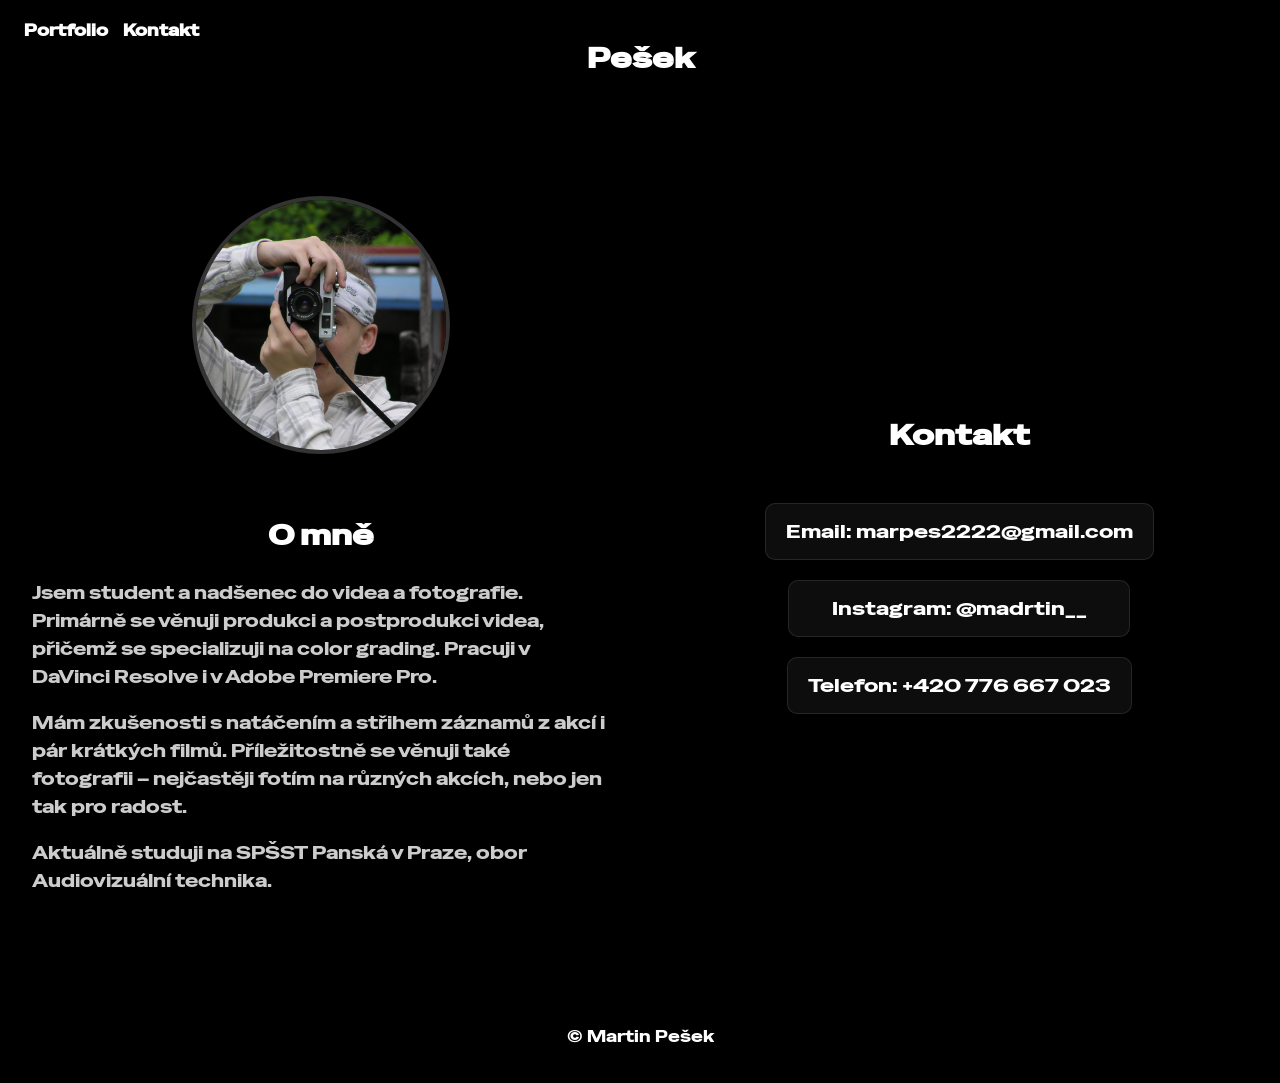
==== contact.html @ 134cf8af "all pages updated v2" ====
<!DOCTYPE html>
<html lang="en">
<head>
  <meta charset="UTF-8">
  <meta name="viewport" content="width=device-width, initial-scale=1.0">
  <title>Kontakt</title>

  <link href="https://fonts.googleapis.com/css2?family=Special+Gothic+Expanded+One&display=swap" rel="stylesheet">

  <style>
    body {
      font-family: 'Special Gothic Expanded One', sans-serif;
      background-color: #000;
      color: #fff;
      margin: 0;
      padding: 0;
      width: 100%;
    }

    .container {
      max-width: 1000px;
      width: 100%;
      margin: 0 auto;
      padding: 40px 20px;
      box-sizing: border-box;
    }

    header {
      background: #000;
      padding: 20px;
      position: relative;
      max-width: 1000px;
      width: 100%;
      margin: 0 auto;
      box-sizing: border-box;
    }

    nav {
      position: absolute;
      left: 20px;
      top: 20px;
      display: flex;
      gap: 15px;
      flex-wrap: wrap;
    }

    nav a {
      color: white;
      text-decoration: none;
      font-weight: bold;
      font-size: 1rem;
    }

    nav a:hover {
      text-decoration: underline;
    }

    header h1 {
      text-align: center;
      font-size: 1.8rem;
    }

    header h1 a {
      color: #fff;
      text-decoration: none;
      transition: color 0.3s ease;
    }

    header h1 a:hover {
      color: #ccc;
      text-decoration: underline;
    }

    .contact-content {
      display: grid;
      grid-template-columns: 1fr 1fr;
      gap: 60px;
      margin-top: 40px;
      align-items: start;
    }

    .about-section {
      text-align: center;
    }

    .profile-photo {
      width: 250px;
      height: 250px;
      border-radius: 50%;
      object-fit: cover;
      margin-bottom: 30px;
      border: 4px solid rgba(255, 255, 255, 0.2);
      transition: border-color 0.3s ease, transform 0.3s ease;
    }

    .profile-photo:hover {
      border-color: rgba(255, 255, 255, 0.4);
      transform: scale(1.02);
    }

    .about-text {
      font-size: 1.1rem;
      line-height: 1.6;
      text-align: left;
      color: #ccc;
    }

    .about-text h2 {
      color: #fff;
      font-size: 1.8rem;
      margin-bottom: 20px;
      text-align: center;
    }

    .about-text p {
      margin-bottom: 15px;
    }

    .contact-info {
      display: flex;
      flex-direction: column;
      gap: 20px;
      align-items: center;
      text-align: center;
    }

    .contact-info p {
      font-size: 1.2rem;
      margin: 0;
      padding: 15px 20px;
      background: rgba(255, 255, 255, 0.05);
      border-radius: 10px;
      border: 1px solid rgba(255, 255, 255, 0.1);
      min-width: 300px;
      transition: background 0.3s ease, border-color 0.3s ease;
    }

    .contact-info p:hover {
      background: rgba(255, 255, 255, 0.1);
      border-color: rgba(255, 255, 255, 0.2);
    }

    a {
      color: white;
      text-decoration: none;
    }

    a:hover {
      text-decoration: underline;
    }

    footer {
      text-align: center;
      padding: 20px;
      background: #000;
      margin-top: 40px;
      max-width: 1000px;
      width: 100%;
      margin-left: auto;
      margin-right: auto;
      box-sizing: border-box;
    }

    /* Responsive styles */
    @media (max-width: 1200px) {
      .container, header, footer {
        max-width: 100%;
        padding: 30px 15px;
      }

      .contact-content {
        gap: 40px;
      }

      .profile-photo {
        width: 200px;
        height: 200px;
      }
    }

    @media (max-width: 900px) {
      .container, header, footer {
        max-width: 100%;
        width: 100%;
        padding: 20px 10px;
      }
      
      .contact-content {
        grid-template-columns: 1fr;
        gap: 40px;
      }

      .profile-photo {
        width: 180px;
        height: 180px;
      }
      
      /* Navigation responsive */
      nav {
        position: relative;
        left: auto;
        top: auto;
        justify-content: center;
        margin-bottom: 15px;
      }
      
      header h1 {
        font-size: 1.5rem;
      }

      .contact-info p {
        min-width: auto;
        width: 100%;
        max-width: 400px;
        font-size: 1.1rem;
      }

      .about-text {
        font-size: 1rem;
      }

      .about-text h2 {
        font-size: 1.6rem;
      }
    }

    @media (max-width: 600px) {
      .container, header, footer {
        max-width: 100%;
        width: 100%;
        padding: 15px 16px;
      }

      header {
        padding: 15px 16px;
      }
      
      header h1 {
        font-size: 1.3rem;
        margin: 10px 0;
      }
      
      nav {
        flex-direction: row;
        gap: 20px;
        margin-bottom: 10px;
      }
      
      nav a {
        font-size: 0.9rem;
      }

      .contact-content {
        gap: 30px;
        margin-top: 20px;
      }

      .profile-photo {
        width: 150px;
        height: 150px;
        margin-bottom: 20px;
      }

      .contact-info {
        gap: 15px;
      }

      .contact-info p {
        font-size: 1rem;
        padding: 12px 15px;
        min-width: auto;
        width: 100%;
      }

      .about-text {
        font-size: 0.95rem;
      }

      .about-text h2 {
        font-size: 1.4rem;
        margin-bottom: 15px;
      }
    }

    @media (max-width: 400px) {
      .container, header, footer {
        padding: 10px 5px;
      }
      
      header {
        padding: 10px 5px;
      }
      
      nav a {
        font-size: 0.8rem;
      }

      .profile-photo {
        width: 120px;
        height: 120px;
      }

      .contact-info p {
        font-size: 0.9rem;
        padding: 10px 12px;
      }

      .about-text {
        font-size: 0.9rem;
      }

      .about-text h2 {
        font-size: 1.2rem;
      }
    }

    /* Touch device improvements */
    @media (hover: none) and (pointer: coarse) {
      .contact-info p:hover {
        background: rgba(255, 255, 255, 0.05);
        border-color: rgba(255, 255, 255, 0.1);
      }
      
      /* Larger touch targets */
      nav a {
        padding: 5px;
      }
      
      .contact-info p {
        padding: 20px;
      }
    }

    /* Vertically center contact column on larger screens */
    @media (min-width: 900px) {
      .contact-content {
        /* Make the grid fill most of the viewport so centering feels meaningful */
        min-height: calc(100vh - 220px);
      }

      .contact-info {
        align-self: center;
      }
    }
    
    /* Large screens: give more breathing room */
    @media (min-width: 1200px) {
      .container {
        max-width: 1400px;
        padding-left: 32px;
        padding-right: 32px;
      }

      .contact-content {
        gap: 60px;
      }

      /* Fix the nav to the top-left corner of the viewport on large screens */
      nav {
        position: fixed;
        left: 24px;
        top: 20px;
        z-index: 2000;
      }
    }

    /* Common modal close button (safe to include even if page has no modal) */
    .close-modal {
      position: absolute;
      top: 10px;
      right: 20px;
      color: #fff;
      font-size: 2rem;
      background: none;
      border: none;
      cursor: pointer;
      z-index: 10;
    }
  </style>
</head>
<body>
  <header>
    <nav>
      <a href="index.html">Portfolio</a>
      <a href="contact.html">Kontakt</a>
    </nav>
    <h1><a href="index.html">Pešek</a></h1>
  </header>

  <div class="container">
    <div class="contact-content">
      <!-- O mně sekce -->
      <div class="about-section">
        <img src="images/profile.jpg" alt="Martin Pešek" class="profile-photo" onerror="this.src='[data-uri]';">
        
        <div class="about-text">
          <h2>O mně</h2>
          <p>Jsem student a nadšenec do videa a fotografie. Primárně se věnuji produkci a postprodukci videa, přičemž se specializuji na color grading. Pracuji v DaVinci Resolve i v Adobe Premiere Pro.</p>
          
          <p>Mám zkušenosti s natáčením a střihem záznamů z akcí i pár krátkých filmů. Příležitostně se věnuji také fotografii – nejčastěji fotím na různých akcích, nebo jen tak pro radost.</p>
          
          <p>Aktuálně studuji na SPŠST Panská v Praze, obor Audiovizuální technika.</p>
        </div>
      </div>

      <!-- Kontaktní informace -->
      <div class="contact-info">
        <h2 style="color: #fff; font-size: 1.8rem; margin-bottom: 30px; text-align: center;">Kontakt</h2>
        <p>Email: <a href="mailto:marpes2222@gmail.com">marpes2222@gmail.com</a></p>
        <p>Instagram: <a href="https://instagram.com/madrtin__" target="_blank">@madrtin__</a></p>
        <p>Telefon: <a href="tel:+420776667023">+420 776 667 023</a></p>
      </div>
    </div>
  </div>

  <footer>
    <p>&copy; Martin Pešek</p>
  </footer>
</body>
</html>
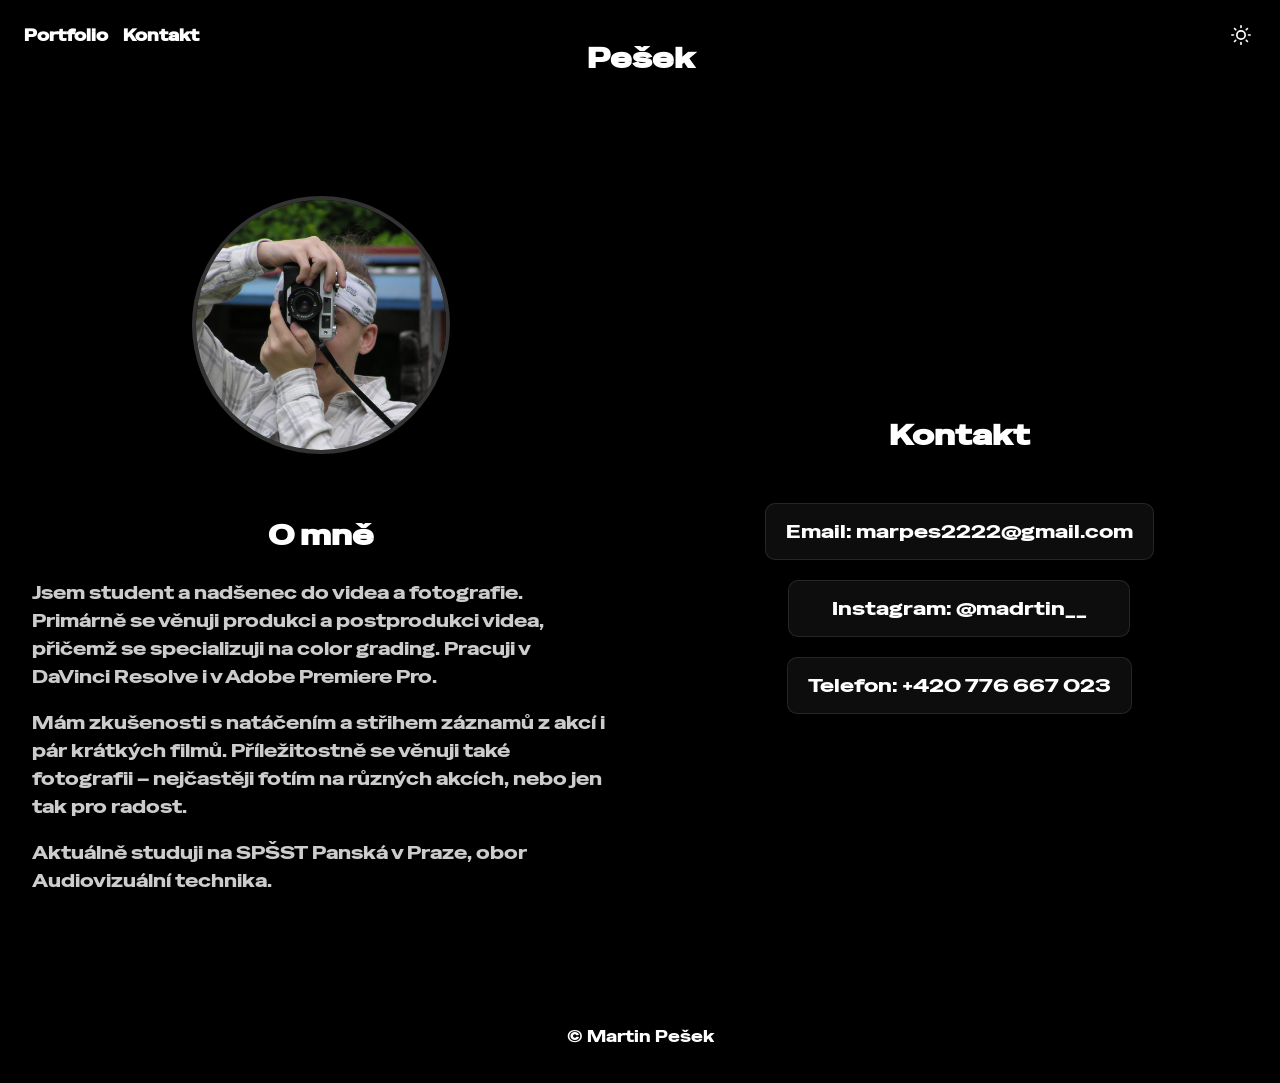
==== commit 237942be: "light mode added" ====
--- a/contact.html
+++ b/contact.html
@@ -7,11 +7,12 @@
 
   <link href="https://fonts.googleapis.com/css2?family=Special+Gothic+Expanded+One&display=swap" rel="stylesheet">
 
+  <link rel="stylesheet" href="theme.css">
   <style>
     body {
       font-family: 'Special Gothic Expanded One', sans-serif;
-      background-color: #000;
-      color: #fff;
+      background-color: var(--bg-color);
+      color: var(--text-color);
       margin: 0;
       padding: 0;
       width: 100%;
@@ -26,7 +27,7 @@
     }
 
     header {
-      background: #000;
+      background: var(--header-bg);
       padding: 20px;
       position: relative;
       max-width: 1000px;
@@ -38,14 +39,21 @@
     nav {
       position: absolute;
       left: 20px;
+      right: 20px;
       top: 20px;
       display: flex;
       gap: 15px;
       flex-wrap: wrap;
+      pointer-events: none;
+      align-items: center;
+    }
+
+    nav a, nav button {
+      pointer-events: auto;
     }
 
     nav a {
-      color: white;
+      color: var(--nav-link-color);
       text-decoration: none;
       font-weight: bold;
       font-size: 1rem;
@@ -61,7 +69,7 @@
     }
 
     header h1 a {
-      color: #fff;
+      color: var(--text-color);
       text-decoration: none;
       transition: color 0.3s ease;
     }
@@ -89,12 +97,12 @@
       border-radius: 50%;
       object-fit: cover;
       margin-bottom: 30px;
-      border: 4px solid rgba(255, 255, 255, 0.2);
+      border: 4px solid var(--profile-border);
       transition: border-color 0.3s ease, transform 0.3s ease;
     }
 
     .profile-photo:hover {
-      border-color: rgba(255, 255, 255, 0.4);
+      border-color: var(--profile-border-hover);
       transform: scale(1.02);
     }
 
@@ -102,11 +110,11 @@
       font-size: 1.1rem;
       line-height: 1.6;
       text-align: left;
-      color: #ccc;
+      color: var(--info-text-color);
     }
 
     .about-text h2 {
-      color: #fff;
+      color: var(--text-color);
       font-size: 1.8rem;
       margin-bottom: 20px;
       text-align: center;
@@ -128,20 +136,20 @@
       font-size: 1.2rem;
       margin: 0;
       padding: 15px 20px;
-      background: rgba(255, 255, 255, 0.05);
+      background: var(--contact-box-bg);
       border-radius: 10px;
-      border: 1px solid rgba(255, 255, 255, 0.1);
+      border: 1px solid var(--contact-box-border);
       min-width: 300px;
       transition: background 0.3s ease, border-color 0.3s ease;
     }
 
     .contact-info p:hover {
-      background: rgba(255, 255, 255, 0.1);
-      border-color: rgba(255, 255, 255, 0.2);
+      background: var(--contact-box-bg-hover);
+      border-color: var(--contact-box-border-hover);
     }
 
     a {
-      color: white;
+      color: var(--text-color);
       text-decoration: none;
     }
 
@@ -199,6 +207,7 @@
       nav {
         position: relative;
         left: auto;
+        right: auto;
         top: auto;
         justify-content: center;
         margin-bottom: 15px;
@@ -359,6 +368,7 @@
       nav {
         position: fixed;
         left: 24px;
+        right: 24px;
         top: 20px;
         z-index: 2000;
       }
@@ -369,7 +379,7 @@
       position: absolute;
       top: 10px;
       right: 20px;
-      color: #fff;
+      color: var(--text-color);
       font-size: 2rem;
       background: none;
       border: none;
@@ -405,7 +415,7 @@
 
       <!-- Kontaktní informace -->
       <div class="contact-info">
-        <h2 style="color: #fff; font-size: 1.8rem; margin-bottom: 30px; text-align: center;">Kontakt</h2>
+        <h2 style="color: var(--text-color); font-size: 1.8rem; margin-bottom: 30px; text-align: center;">Kontakt</h2>
         <p>Email: <a href="mailto:marpes2222@gmail.com">marpes2222@gmail.com</a></p>
         <p>Instagram: <a href="https://instagram.com/madrtin__" target="_blank">@madrtin__</a></p>
         <p>Telefon: <a href="tel:+420776667023">+420 776 667 023</a></p>
@@ -416,5 +426,6 @@
   <footer>
     <p>&copy; Martin Pešek</p>
   </footer>
+  <script src="theme.js"></script>
 </body>
 </html>
--- a/theme.css
+++ b/theme.css
@@ -0,0 +1,112 @@
+:root {
+  --bg-color: #000;
+  --text-color: #fff;
+  --header-bg: #000;
+  --nav-link-color: #fff;
+  --nav-link-hover: #ccc;
+  --card-bg: #111;
+  --card-border: #333;
+  --card-border-hover: #555;
+  --shadow-color: rgba(255, 255, 255, 0.1);
+  --overlay-bg: rgba(0, 0, 0, 0.6);
+  --overlay-bg-hover: rgba(0, 0, 0, 0.4);
+  --modal-bg: rgba(0,0,0,0.9);
+  --modal-content-bg: #000;
+  --modal-shadow: #000;
+  --button-border: #fff;
+  --button-hover-bg: rgba(255, 255, 255, 0.1);
+  --back-button-color: #fff;
+  --back-button-border: #fff;
+  --info-text-color: #ccc;
+  --profile-border: rgba(255, 255, 255, 0.2);
+  --profile-border-hover: rgba(255, 255, 255, 0.4);
+  --contact-box-bg: rgba(255, 255, 255, 0.05);
+  --contact-box-border: rgba(255, 255, 255, 0.1);
+  --contact-box-bg-hover: rgba(255, 255, 255, 0.1);
+  --contact-box-border-hover: rgba(255, 255, 255, 0.2);
+}
+
+body.light-mode {
+  --bg-color: #f5f5f5;
+  --text-color: #111;
+  --header-bg: #f5f5f5;
+  --nav-link-color: #111;
+  --nav-link-hover: #555;
+  --card-bg: #fff;
+  --card-border: #ccc;
+  --card-border-hover: #999;
+  --shadow-color: rgba(0, 0, 0, 0.1);
+  --overlay-bg: rgba(0, 0, 0, 0.3);
+  --overlay-bg-hover: rgba(0, 0, 0, 0.1);
+  --modal-bg: rgba(255,255,255,0.95);
+  --modal-content-bg: #fff;
+  --modal-shadow: #ccc;
+  --button-border: #111;
+  --button-hover-bg: rgba(0, 0, 0, 0.1);
+  --back-button-color: #111;
+  --back-button-border: #111;
+  --info-text-color: #555;
+  --profile-border: rgba(0, 0, 0, 0.2);
+  --profile-border-hover: rgba(0, 0, 0, 0.4);
+  --contact-box-bg: rgba(0, 0, 0, 0.05);
+  --contact-box-border: rgba(0, 0, 0, 0.1);
+  --contact-box-bg-hover: rgba(0, 0, 0, 0.1);
+  --contact-box-border-hover: rgba(0, 0, 0, 0.2);
+}
+
+/* Theme toggle button styles */
+#theme-toggle {
+  background: transparent;
+  border: none;
+  color: var(--text-color);
+  font-size: 1.2rem;
+  cursor: pointer;
+  padding: 5px;
+  border-radius: 50%;
+  transition: background-color 0.3s, transform 0.3s;
+  display: flex;
+  align-items: center;
+  justify-content: center;
+  margin-left: auto;
+}
+
+#theme-toggle:hover {
+  background-color: var(--button-hover-bg);
+  transform: rotate(15deg);
+}
+
+@media (max-width: 900px) {
+  #theme-toggle {
+    margin-left: 0;
+  }
+}
+
+body {
+    transition: background-color 0.3s ease, color 0.3s ease;
+}
+
+/* Smooth transition for theme changes */
+body, 
+header, 
+footer, 
+.section-preview, 
+.modal-content, 
+.photo-thumbnail, 
+.contact-info p, 
+.profile-photo,
+.back-button,
+nav a,
+header h1 a,
+.folder-wrapper,
+.close-modal,
+.preview-overlay,
+.photo-info,
+.modal {
+  transition: background-color 0.3s ease, 
+              background 0.3s ease, 
+              color 0.3s ease, 
+              border-color 0.3s ease, 
+              box-shadow 0.3s ease, 
+              transform 0.3s ease,
+              opacity 0.3s ease !important;
+}
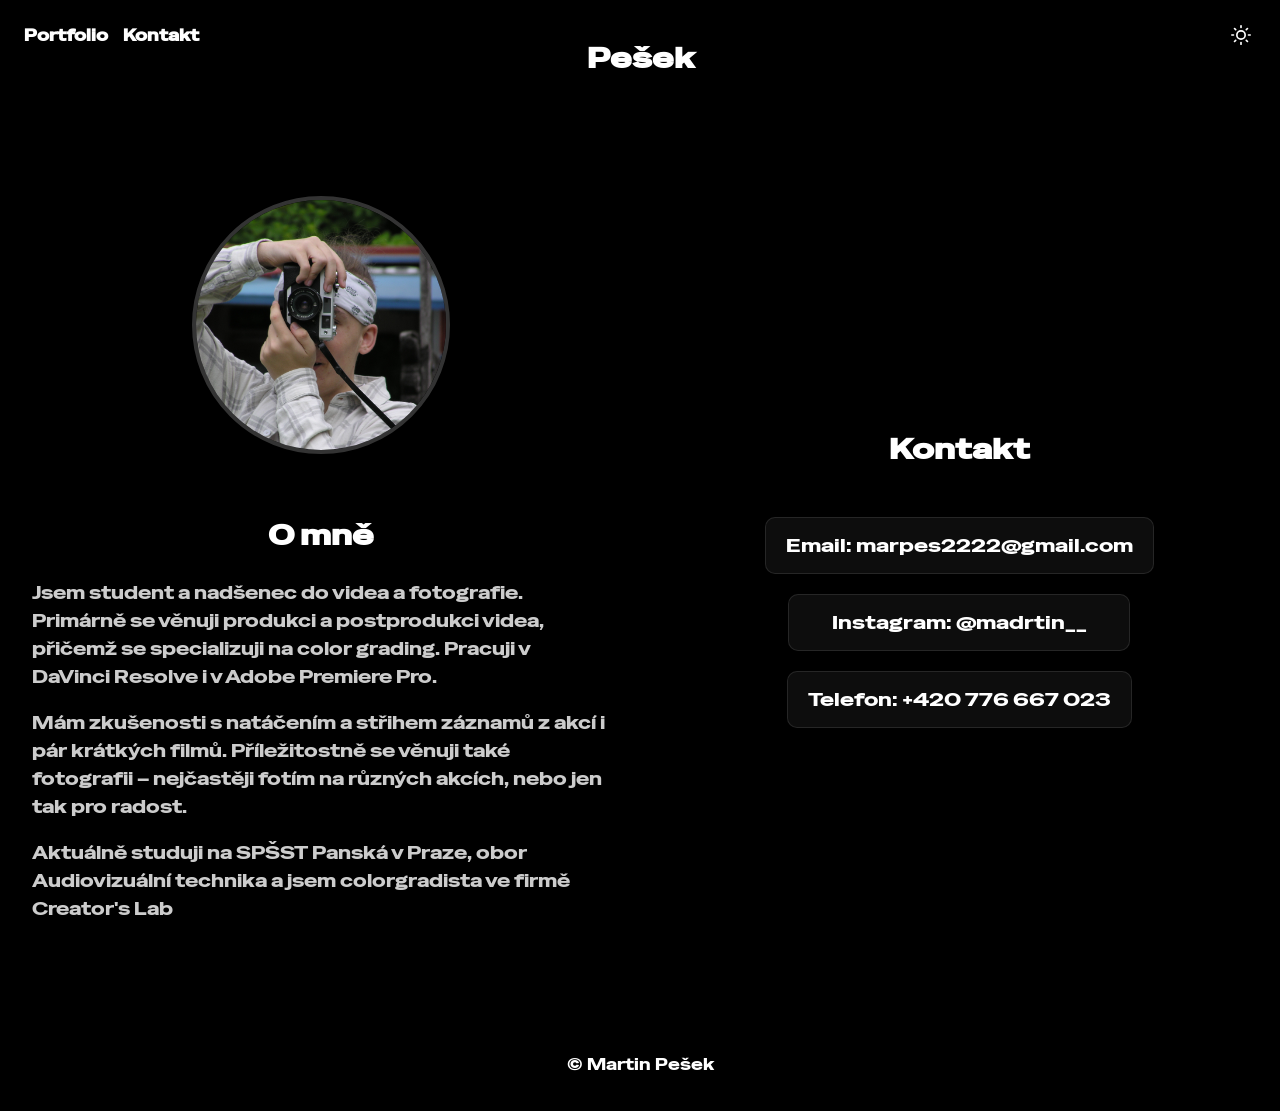
==== commit c5af0934: "underline animation" ====
--- a/contact.html
+++ b/contact.html
@@ -36,48 +36,12 @@
       box-sizing: border-box;
     }
 
-    nav {
-      position: absolute;
-      left: 20px;
-      right: 20px;
-      top: 20px;
-      display: flex;
-      gap: 15px;
-      flex-wrap: wrap;
-      pointer-events: none;
-      align-items: center;
-    }
-
-    nav a, nav button {
-      pointer-events: auto;
-    }
-
-    nav a {
-      color: var(--nav-link-color);
-      text-decoration: none;
-      font-weight: bold;
-      font-size: 1rem;
-    }
-
-    nav a:hover {
-      text-decoration: underline;
-    }
-
     header h1 {
       text-align: center;
       font-size: 1.8rem;
     }
 
-    header h1 a {
-      color: var(--text-color);
-      text-decoration: none;
-      transition: color 0.3s ease;
-    }
-
-    header h1 a:hover {
-      color: #ccc;
-      text-decoration: underline;
-    }
+
 
     .contact-content {
       display: grid;
@@ -148,14 +112,7 @@
       border-color: var(--contact-box-border-hover);
     }
 
-    a {
-      color: var(--text-color);
-      text-decoration: none;
-    }
-
-    a:hover {
-      text-decoration: underline;
-    }
+
 
     footer {
       text-align: center;
@@ -203,16 +160,6 @@
         height: 180px;
       }
       
-      /* Navigation responsive */
-      nav {
-        position: relative;
-        left: auto;
-        right: auto;
-        top: auto;
-        justify-content: center;
-        margin-bottom: 15px;
-      }
-      
       header h1 {
         font-size: 1.5rem;
       }
@@ -249,16 +196,6 @@
         margin: 10px 0;
       }
       
-      nav {
-        flex-direction: row;
-        gap: 20px;
-        margin-bottom: 10px;
-      }
-      
-      nav a {
-        font-size: 0.9rem;
-      }
-
       .contact-content {
         gap: 30px;
         margin-top: 20px;
@@ -390,12 +327,26 @@
 </head>
 <body>
   <header>
-    <nav>
+    <button id="menuToggle" class="menu-toggle" aria-label="Menu">
+      <svg width="24" height="24" viewBox="0 0 24 24" fill="none" stroke="currentColor" stroke-width="2">
+        <line x1="3" y1="12" x2="21" y2="12"></line>
+        <line x1="3" y1="6" x2="21" y2="6"></line>
+        <line x1="3" y1="18" x2="21" y2="18"></line>
+      </svg>
+    </button>
+    <nav id="mainNav">
+      <button id="menuClose" class="menu-close" aria-label="Zavřít menu">
+        <svg width="24" height="24" viewBox="0 0 24 24" fill="none" stroke="currentColor" stroke-width="2">
+          <line x1="18" y1="6" x2="6" y2="18"></line>
+          <line x1="6" y1="6" x2="18" y2="18"></line>
+        </svg>
+      </button>
       <a href="index.html">Portfolio</a>
       <a href="contact.html">Kontakt</a>
     </nav>
     <h1><a href="index.html">Pešek</a></h1>
   </header>
+  <div id="menuOverlay" class="menu-overlay"></div>
 
   <div class="container">
     <div class="contact-content">
@@ -409,7 +360,7 @@
           
           <p>Mám zkušenosti s natáčením a střihem záznamů z akcí i pár krátkých filmů. Příležitostně se věnuji také fotografii – nejčastěji fotím na různých akcích, nebo jen tak pro radost.</p>
           
-          <p>Aktuálně studuji na SPŠST Panská v Praze, obor Audiovizuální technika.</p>
+          <p>Aktuálně studuji na SPŠST Panská v Praze, obor Audiovizuální technika a jsem colorgradista ve firmě Creator's Lab</p>
         </div>
       </div>
 
--- a/theme.css
+++ b/theme.css
@@ -26,6 +26,180 @@
   --contact-box-border-hover: rgba(255, 255, 255, 0.2);
 }
 
+/* Default Navigation (Desktop) */
+nav {
+  position: absolute;
+  left: 20px;
+  right: 20px;
+  top: 20px;
+  display: flex;
+  gap: 15px;
+  flex-wrap: wrap;
+  pointer-events: none;
+  align-items: center;
+}
+
+nav a, nav button {
+  pointer-events: auto;
+}
+
+/* Animated Underline Shared Styles */
+nav a,
+header h1 a,
+.info-toggle,
+.contact-info a,
+#pageTitle.link-active {
+  position: relative;
+  display: inline-block;
+  text-decoration: none;
+}
+
+nav a::after,
+header h1 a::after,
+.info-toggle::after,
+.contact-info a::after,
+#pageTitle.link-active::after {
+  content: '';
+  position: absolute;
+  width: 0;
+  height: 2px;
+  bottom: -2px;
+  left: 0;
+  background-color: currentColor;
+  transition: width 0.3s ease;
+}
+
+nav a:hover,
+header h1 a:hover,
+.info-toggle:hover,
+.contact-info a:hover,
+#pageTitle.link-active:hover {
+  text-decoration: none;
+}
+
+nav a:hover::after,
+header h1 a:hover::after,
+.info-toggle:hover::after,
+.contact-info a:hover::after,
+#pageTitle.link-active:hover::after {
+  width: 100%;
+}
+
+/* Specific Styles */
+nav a {
+  color: var(--nav-link-color);
+  font-weight: bold;
+  font-size: 1rem;
+}
+
+header h1 a {
+  color: var(--text-color);
+  transition: color 0.3s ease;
+}
+
+header h1 a:hover {
+  color: #ccc;
+}
+
+.contact-info a {
+  color: var(--text-color);
+}
+
+/* Menu Toggle (Hamburger) - Hidden on Desktop */
+.menu-toggle {
+  display: none;
+  background: none;
+  border: none;
+  color: var(--text-color);
+  cursor: pointer;
+  position: absolute;
+  left: 20px;
+  top: 20px;
+  z-index: 2500;
+  padding: 0;
+}
+
+.menu-close {
+  display: none; /* Hidden on desktop */
+  background: none;
+  border: none;
+  color: var(--text-color);
+  cursor: pointer;
+  align-self: flex-end;
+  margin-bottom: 20px;
+  padding: 0;
+}
+
+.menu-overlay {
+  display: none;
+  position: fixed;
+  top: 0;
+  left: 0;
+  width: 100%;
+  height: 100%;
+  background: rgba(0,0,0,0.5);
+  z-index: 2900;
+  opacity: 0;
+  transition: opacity 0.3s ease;
+}
+
+.menu-overlay.active {
+  display: block;
+  opacity: 1;
+}
+
+@media (max-width: 900px) {
+  /* Navigation responsive (Slide-out menu) */
+  .menu-toggle {
+    display: block;
+  }
+
+  nav {
+    position: fixed;
+    top: 0;
+    left: -100%; /* Slide from left */
+    width: 250px;
+    height: 100vh;
+    background: var(--bg-color);
+    flex-direction: column;
+    align-items: flex-start;
+    padding: 20px;
+    transition: left 0.3s ease;
+    z-index: 3000;
+    box-shadow: 2px 0 10px rgba(0,0,0,0.5);
+    pointer-events: auto;
+    /* Reset previous positioning */
+    right: auto;
+    bottom: auto;
+    justify-content: flex-start;
+    margin-bottom: 0;
+    border-right: 1px solid var(--card-border);
+    gap: 0; /* Remove flex gap, control spacing with padding on items */
+  }
+
+  nav.active {
+    left: 0;
+  }
+
+  .menu-close {
+    display: block;
+  }
+  
+  nav a {
+    font-size: 1.2rem;
+    margin-bottom: 0;
+    display: block;
+    width: 100%;
+    padding: 10px 0; /* Add some padding for better touch target */
+  }
+  
+  /* Ensure theme toggle has margin */
+  nav button#theme-toggle {
+    margin-top: 10px;
+    margin-left: 0;
+  }
+}
+
 body.light-mode {
   --bg-color: #f5f5f5;
   --text-color: #111;
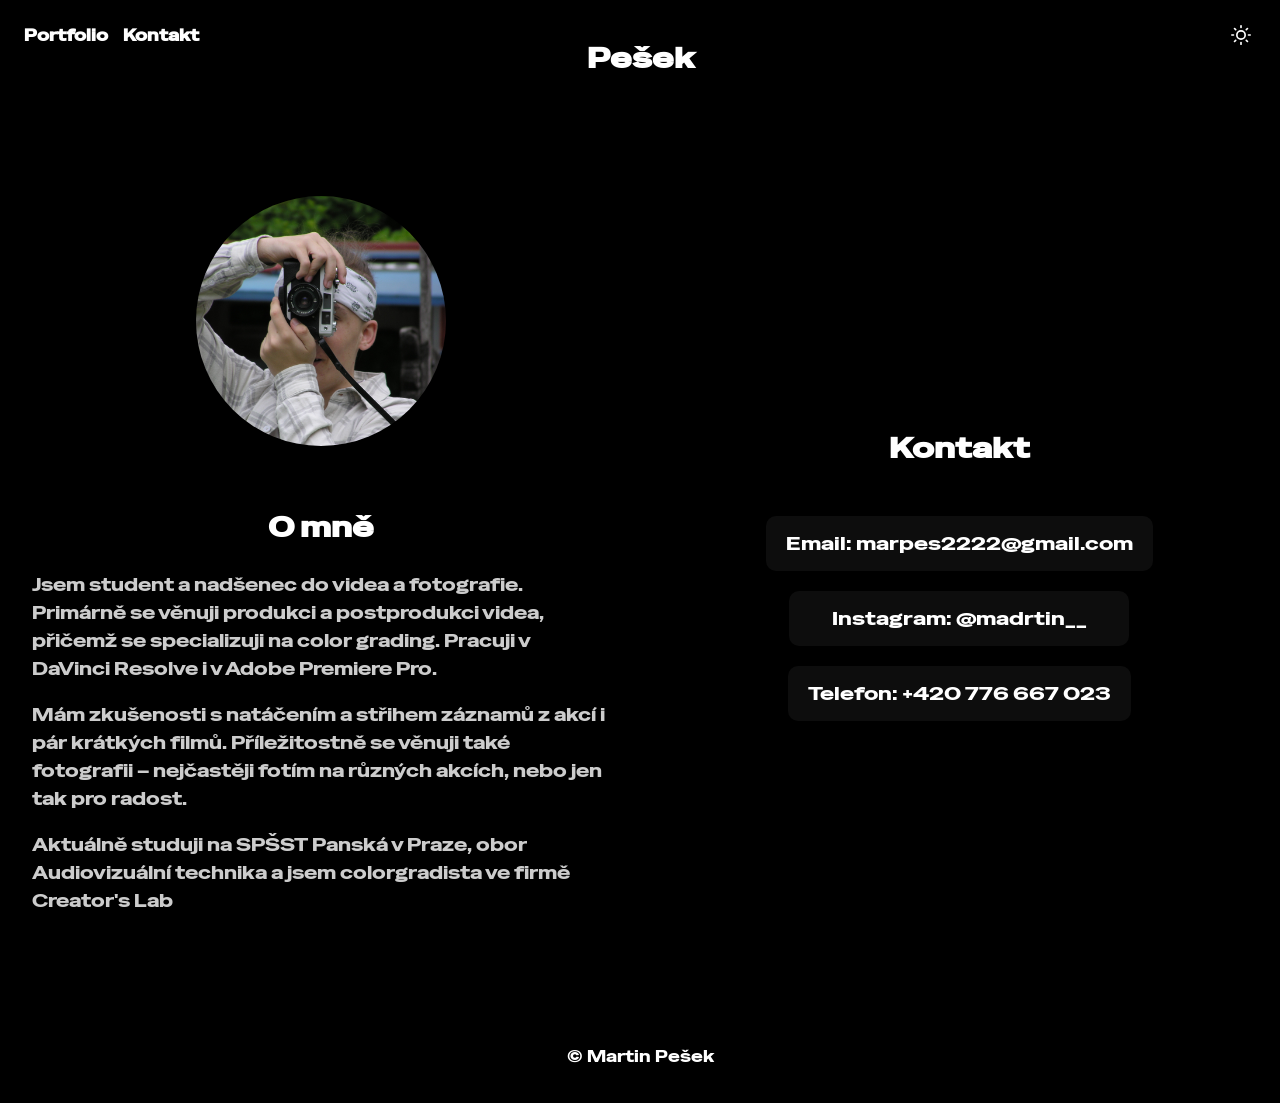
==== commit 39e0ba05: "deleting borders" ====
--- a/contact.html
+++ b/contact.html
@@ -61,13 +61,6 @@
       border-radius: 50%;
       object-fit: cover;
       margin-bottom: 30px;
-      border: 4px solid var(--profile-border);
-      transition: border-color 0.3s ease, transform 0.3s ease;
-    }
-
-    .profile-photo:hover {
-      border-color: var(--profile-border-hover);
-      transform: scale(1.02);
     }
 
     .about-text {
@@ -102,14 +95,12 @@
       padding: 15px 20px;
       background: var(--contact-box-bg);
       border-radius: 10px;
-      border: 1px solid var(--contact-box-border);
       min-width: 300px;
-      transition: background 0.3s ease, border-color 0.3s ease;
+      transition: background 0.3s ease;
     }
 
     .contact-info p:hover {
       background: var(--contact-box-bg-hover);
-      border-color: var(--contact-box-border-hover);
     }
 
 
--- a/theme.css
+++ b/theme.css
@@ -119,6 +119,18 @@
   padding: 0;
 }
 
+@keyframes menuShake {
+  0% { transform: rotate(0deg); }
+  25% { transform: rotate(15deg); }
+  50% { transform: rotate(-15deg); }
+  75% { transform: rotate(5deg); }
+  100% { transform: rotate(0deg); }
+}
+
+.menu-toggle:hover svg {
+  animation: menuShake 0.5s ease-in-out;
+}
+
 .menu-close {
   display: none; /* Hidden on desktop */
   background: none;
@@ -180,6 +192,31 @@
   nav.active {
     left: 0;
   }
+
+  /* Menu Items Animation */
+  @keyframes slideInItem {
+    from {
+      opacity: 0;
+      transform: translateX(-30px);
+    }
+    to {
+      opacity: 1;
+      transform: translateX(0);
+    }
+  }
+
+  nav.active .menu-close,
+  nav.active a,
+  nav.active #theme-toggle {
+    opacity: 0;
+    animation: slideInItem 0.5s ease forwards;
+  }
+
+  nav.active .menu-close { animation-delay: 0.1s; }
+  nav.active a:nth-of-type(1) { animation-delay: 0.2s; }
+  nav.active a:nth-of-type(2) { animation-delay: 0.3s; }
+  nav.active a:nth-of-type(3) { animation-delay: 0.4s; }
+  nav.active #theme-toggle { animation-delay: 0.5s; }
 
   .menu-close {
     display: block;
@@ -255,6 +292,13 @@
   }
 }
 
+/* Hide theme toggle on desktop when modal is open to avoid overlap with close button */
+@media (min-width: 901px) {
+  body.modal-open #theme-toggle {
+    display: none !important;
+  }
+}
+
 body {
     transition: background-color 0.3s ease, color 0.3s ease;
 }
